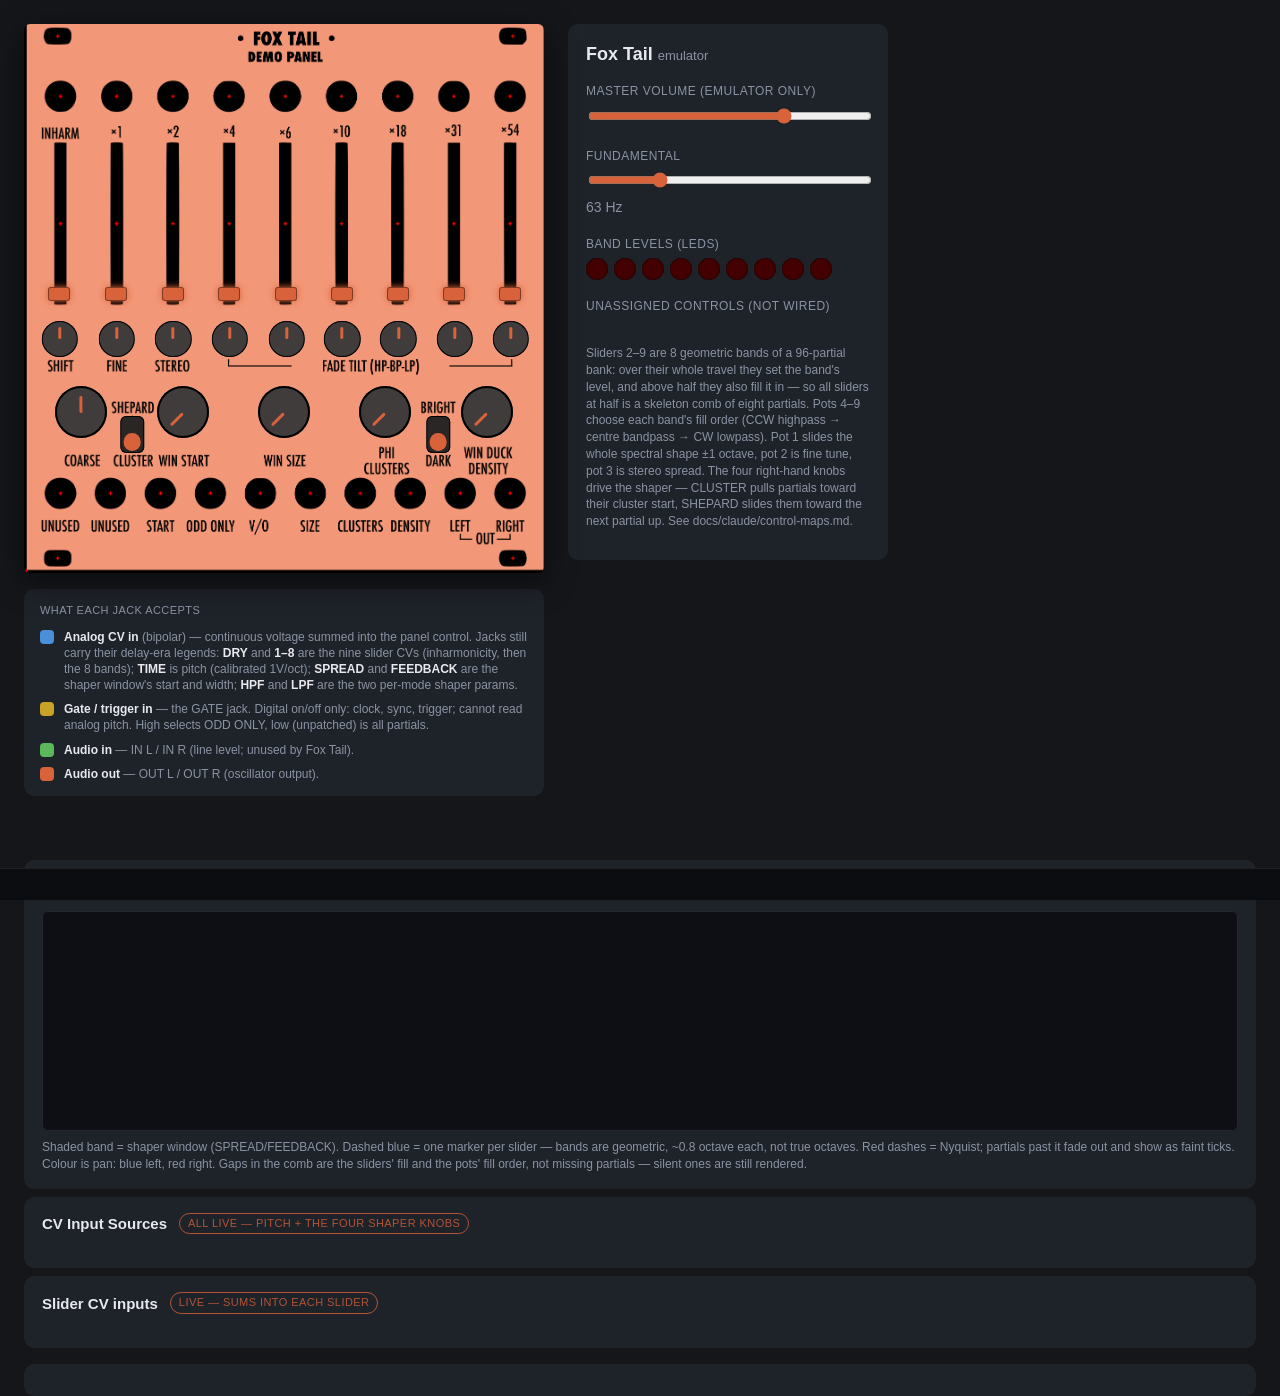
==== emulator/web/index.html @ 86668f43 "Fox Tail v0.9" ====
<!doctype html>
<html lang="en">
<head>
  <meta charset="utf-8" />
  <meta name="viewport" content="width=device-width, initial-scale=1" />
  <title>Fox Tail — emulator</title>
  <link rel="stylesheet" href="style.css" />
</head>
<body>
  <div class="app">
    <!-- The module: Fox-Tail.png panel with interactive controls overlaid.
         The PNG is cropped tight to the panel (1161 x 1226), so 0%/100% =
         panel edges. Positions are percentages of the panel, so they scale
         with it. Tweak left/top/height/width in the style below to nudge a
         control over its real panel location.
         (PNG is rendered from panel/Fox-Tail.svg — if the panel art changes,
         regenerate with:  python3 emulator/render_panel.py) -->
    <div class="module">
      <div class="panel" id="panel">

        <!-- LEVEL SLIDERS (DRY + 8): slider 1 is inharmonicity, 2..9 are the
             band gains (and, above half travel, each band's fill).
             The 9 column x-positions below are reused by the pots. -->
        <input class="vslider" type="range" min="0" max="1" step="0.001" value="0"
               data-id="amp0" data-label="Slider 1 — inharmonicity" style="left:6.4%; top:22%; height:28%;" />
        <input class="vslider" type="range" min="0" max="1" step="0.001" value="0"
               data-id="amp1" data-label="Slider 2 — band 1 gain + fill" style="left:17.3%; top:22%; height:28%;" />
        <input class="vslider" type="range" min="0" max="1" step="0.001" value="0"
               data-id="amp2" data-label="Slider 3 — band 2 gain + fill" style="left:28.2%; top:22%; height:28%;" />
        <input class="vslider" type="range" min="0" max="1" step="0.001" value="0"
               data-id="amp3" data-label="Slider 4 — band 3 gain + fill" style="left:39.1%; top:22%; height:28%;" />
        <input class="vslider" type="range" min="0" max="1" step="0.001" value="0"
               data-id="amp4" data-label="Slider 5 — band 4 gain + fill" style="left:50.0%; top:22%; height:28%;" />
        <input class="vslider" type="range" min="0" max="1" step="0.001" value="0"
               data-id="amp5" data-label="Slider 6 — band 5 gain + fill" style="left:60.7%; top:22%; height:28%;" />
        <input class="vslider" type="range" min="0" max="1" step="0.001" value="0"
               data-id="amp6" data-label="Slider 7 — band 6 gain + fill" style="left:71.5%; top:22%; height:28%;" />
        <input class="vslider" type="range" min="0" max="1" step="0.001" value="0"
               data-id="amp7" data-label="Slider 8 — band 7 gain + fill" style="left:82.4%; top:22%; height:28%;" />
        <input class="vslider" type="range" min="0" max="1" step="0.001" value="0"
               data-id="amp8" data-label="Slider 9 — band 8 gain + fill" style="left:93.1%; top:22%; height:28%;" />

        <!-- TINY POTS (the old BAL/pan row) — aligned to the slider columns
             above. 1 = spectral shift, 2 = fine tune, 3 = spread, 4..9 = each
             band's fill order. No longer pan; the spread is global now. -->
        <div class="tiny-pot" data-id="pan0" data-label="Pot 1 — spectral shift (±1 octave)"
             data-min="-1" data-max="1" data-value="0" style="left:6.9%; top:54%;"></div>
        <div class="tiny-pot" data-id="pan1" data-label="Pot 2 — fine tune (±1 semitone)"
             data-min="-1" data-max="1" data-value="0" style="left:17.8%; top:54%;"></div>
        <div class="tiny-pot" data-id="pan2" data-label="Pot 3 — stereo spread"
             data-min="-1" data-max="1" data-value="0" style="left:28.7%; top:54%;"></div>
        <div class="tiny-pot" data-id="pan3" data-label="Pot 4 — band 3 fill order (HP..LP)"
             data-min="-1" data-max="1" data-value="0" style="left:39.6%; top:54%;"></div>
        <div class="tiny-pot" data-id="pan4" data-label="Pot 5 — band 4 fill order (HP..LP)"
             data-min="-1" data-max="1" data-value="0" style="left:50.5%; top:54%;"></div>
        <div class="tiny-pot" data-id="pan5" data-label="Pot 6 — band 5 fill order (HP..LP)"
             data-min="-1" data-max="1" data-value="0" style="left:61.2%; top:54%;"></div>
        <div class="tiny-pot" data-id="pan6" data-label="Pot 7 — band 6 fill order (HP..LP)"
             data-min="-1" data-max="1" data-value="0" style="left:72.0%; top:54%;"></div>
        <div class="tiny-pot" data-id="pan7" data-label="Pot 8 — band 7 fill order (HP..LP)"
             data-min="-1" data-max="1" data-value="0" style="left:82.9%; top:54%;"></div>
        <div class="tiny-pot" data-id="pan8" data-label="Pot 9 — band 8 fill order (HP..LP)"
             data-min="-1" data-max="1" data-value="0" style="left:93.6%; top:54%;"></div>

        <!-- LARGER KNOBS. TIME is wired (fundamental); the rest are unassigned. -->
        <div class="knob" data-id="knob1" data-label="Knob 1 — pitch"
             data-min="20" data-max="200" data-log="1" data-value="63"
             style="left:11%; top:66%;"></div>
        <div class="knob" data-id="knob2" data-label="Knob 2 — window start"
             data-min="0" data-max="1" data-value="0" style="left:30.5%; top:66%;"></div>
        <div class="knob" data-id="knob3" data-label="Knob 3 — window width"
             data-min="0" data-max="1" data-value="0" style="left:50%; top:66%;"></div>
        <div class="knob" data-id="knob4" data-label="Knob 4 — cluster: partials/cluster | shepard: phi"
             data-min="0" data-max="1" data-value="0" style="left:69.5%; top:66%;"></div>
        <div class="knob" data-id="knob5" data-label="Knob 5 — cluster: density | shepard: window gain"
             data-min="0" data-max="1" data-value="0" style="left:89%; top:66%;"></div>

        <!-- SWITCHES (two-position). Positioned roughly over the panel toggles. -->
        <div class="switch" data-id="switch1"
             data-label="Switch 1 — shaper mode" data-states="CLUSTER,SHEPARD" data-value="0"
             style="left:20.85%; top:71.3%;"></div>
        <div class="switch" data-id="switch2"
             data-label="Switch 2 — spectral tilt" data-states="DARK,BRIGHT" data-value="0"
             style="left:79.7%; top:71.3%;"></div>
      </div>

      <!-- Jack-type legend, tucked into the space below the (shorter) panel. -->
      <div class="legend">
        <div class="legend-title">What each jack accepts</div>
        <div class="legend-item">
          <span class="swatch cv"></span>
          <div><b>Analog CV in</b> (bipolar) — continuous voltage summed into the
          panel control. Jacks still carry their delay-era legends: <b>DRY</b> and
          <b>1–8</b> are the nine slider CVs (inharmonicity, then the 8 bands);
          <b>TIME</b> is pitch (calibrated 1V/oct); <b>SPREAD</b> and
          <b>FEEDBACK</b> are the shaper window's start and width; <b>HPF</b> and
          <b>LPF</b> are the two per-mode shaper params.</div>
        </div>
        <div class="legend-item">
          <span class="swatch gate"></span>
          <div><b>Gate / trigger in</b> — the GATE jack. Digital on/off only:
          clock, sync, trigger; cannot read analog pitch. High selects ODD ONLY,
          low (unpatched) is all partials.</div>
        </div>
        <div class="legend-item">
          <span class="swatch audio"></span>
          <div><b>Audio in</b> — IN L / IN R (line level; unused by Fox Tail).</div>
        </div>
        <div class="legend-item">
          <span class="swatch out"></span>
          <div><b>Audio out</b> — OUT L / OUT R (oscillator output).</div>
        </div>
      </div>
    </div>

    <!-- Host-only controls (not on the hardware): styled separately. -->
    <aside class="host">
      <h1>Fox Tail <span>emulator</span></h1>

      <section class="strip">
        <label>Master volume (emulator only)</label>
        <input class="hslider" type="range" min="0" max="1" step="0.001" value="0.7"
               data-id="master" data-label="Master volume" />
      </section>

      <section class="strip">
        <label>Fundamental</label>
        <input class="hslider" type="range" min="20" max="200" step="1" value="63"
               data-id="knob1" data-label="Knob 1 — pitch" data-mirror="1" />
        <div class="readout"><span id="freq-readout">63</span> Hz</div>
      </section>

      <section class="strip">
        <label>Band levels (LEDs)</label>
        <div class="ledrow"><div class="led"><i id="led0"></i></div><div class="led"><i id="led1"></i></div><div class="led"><i id="led2"></i></div><div class="led"><i id="led3"></i></div><div class="led"><i id="led4"></i></div><div class="led"><i id="led5"></i></div><div class="led"><i id="led6"></i></div><div class="led"><i id="led7"></i></div><div class="led"><i id="led8"></i></div></div>
      </section>

      <section class="strip">
        <label>Unassigned controls (not wired)</label>
        <div id="unassigned" class="unassigned"></div>
      </section>

      <p class="hint">Sliders 2–9 are 8 geometric bands of a 96-partial bank: over
      their whole travel they set the band's level, and above half they also fill
      it in — so all sliders at half is a skeleton comb of eight partials. Pots 4–9
      choose each band's fill order (CCW highpass → centre bandpass → CW lowpass).
      Pot 1 slides the whole spectral shape ±1 octave, pot 2 is fine tune, pot 3 is
      stereo spread. The four right-hand knobs drive the shaper — CLUSTER pulls
      partials toward their cluster start, SHEPARD slides them toward the next
      partial up. See docs/claude/control-maps.md.</p>
    </aside>
  </div>

  <!-- Partial viewer — drawn from /partials, i.e. the engine's own per-partial
       state. X = frequency (log), Y = amplitude (dB), colour = pan. -->
  <section class="inputs" id="partials-panel">
    <div class="inputs-head">
      <h2>Partials</h2>
      <span class="badge" id="partial-count">—</span>
    </div>
    <canvas id="partials-canvas"></canvas>
    <div class="hint">Shaded band = shaper window (SPREAD/FEEDBACK). Dashed blue =
      one marker per slider — bands are geometric, ~0.8 octave each, not true octaves.
      Red dashes = Nyquist; partials past it fade out and show as faint ticks.
      Colour is pan: blue left, red right. Gaps in the comb are the sliders' fill
      and the pots' fill order, not missing partials — silent ones are still rendered.</div>
  </section>

  <!-- ===================================================================
       CV INPUT SOURCES — one card per param CV jack (+ GATE), generated by
       labels.js. All five are live: pitch (V/OCT) plus the four shaper knobs,
       each summing into its knob and clamped. GATE is still a placeholder.
       =================================================================== -->
  <section class="inputs">
    <div class="inputs-head">
      <h2>CV Input Sources</h2>
      <span class="badge">all live — pitch + the four shaper knobs</span>
    </div>
    <div class="incard-row" id="cv-cards"></div>
  </section>

  <!-- Slider CV inputs — one per slider (1–9). Live: each source (osc/env)
       sums into its slider value (clamped). Titles track the slider labels. -->
  <section class="inputs" id="slider-cv-panel">
    <div class="inputs-head">
      <h2>Slider CV inputs</h2>
      <span class="badge">live — sums into each slider</span>
    </div>
    <div class="incard-row" id="slider-cv-cards"></div>
  </section>

  <!-- Panel label editor — populated by labels.js from controls.json + the SVG.
       Editing a field + Enter renames that label in the SVG and re-renders. -->
  <section class="labels" id="labels-editor"></section>

  <!-- Hover status bar -->
  <footer class="statusbar" id="statusbar">&nbsp;</footer>

  <!-- Load order: app.js (core + helpers + FT), sources.js (CV cards, sets
       FT.sources), labels.js (model + editor, orchestrates init). -->
  <script src="app.js"></script>
  <script src="sources.js"></script>
  <script src="labels.js"></script>
  <script src="partials.js"></script>
</body>
</html>
---- emulator/web/style.css ----
:root {
  --bg: #14161a;
  --fg: #e7e9ee;
  --muted: #8b93a3;
  --accent: #d8623a; /* Tap-O-Matic red-ish */
  --strip: #1e2229;
}

* { box-sizing: border-box; }

html, body {
  margin: 0;
  height: 100%;
  background: var(--bg);
  color: var(--fg);
  font: 14px/1.4 -apple-system, BlinkMacSystemFont, "Segoe UI", sans-serif;
}

.app {
  display: flex;
  gap: 24px;
  padding: 24px;
  padding-bottom: 56px; /* room for status bar */
  align-items: flex-start;
}

/* ---- The module (panel photo + overlaid controls) ---- */
.module { flex: 0 0 auto; }

.panel {
  position: relative;
  width: min(520px, 46vw);
  aspect-ratio: 1161 / 1226; /* Fox-Tail.png, cropped tight to the panel */
  background: url("Fox-Tail.png") center / contain no-repeat;
  border-radius: 6px;
  box-shadow: 0 8px 30px rgba(0, 0, 0, 0.5);
}

/* Controls positioned over the panel. left/top set inline per control. */
.panel .vslider,
.panel .knob, .panel .tiny-pot, .panel .switch { position: absolute; transform: translate(-50%, 0); }

/* Vertical slider drawn over a real panel slider. */
.vslider {
  -webkit-appearance: none;
  appearance: none;
  width: 10px;               /* thickness; rotated so this is the visual width */
  writing-mode: vertical-lr;
  direction: rtl;            /* up = max */
  background: transparent;
  cursor: pointer;
}
.vslider::-webkit-slider-thumb {
  -webkit-appearance: none;
  width: 22px; height: 14px;
  border-radius: 3px;
  background: var(--accent);
  border: 1px solid #00000066;
  box-shadow: 0 0 6px var(--accent);
}

/* Knob overlay: a draggable disc (drag up/down). */
.knob {
  width: 10%;
  aspect-ratio: 1;
  border-radius: 50%;
  cursor: ns-resize;
  background-color: #403c3c;
  /* subtle ring so you can see where it is; the photo shows the real knob */
  box-shadow: inset 0 0 0 2px #000000ff, 0 0 0 2px #00000000;
}
.knob::after { /* pointer indicator */
  content: "";
  position: absolute;
  left: 50%; top: 18%;
  width: 3px; height: 33%;
  background: var(--accent);
  transform-origin: bottom center;
  transform: translateX(-50%) rotate(var(--angle, 0deg));
  border-radius: 2px;
}

/* Tiny pot overlay: a draggable disc (drag up/down). */
.tiny-pot {
  width: 7%;
  aspect-ratio: 1;
  border-radius: 50%;
  cursor: ns-resize;
  background-color: #403c3c;
  /* subtle ring so you can see where it is; the photo shows the real knob */
  box-shadow: inset 0 0 0 1px #000000ff, 0 0 0 1px #00000000;
}
.tiny-pot::after { /* pointer indicator */
  content: "";
  position: absolute;
  left: 50%; top: 18%;
  width: 3px; height: 33%;
  background: var(--accent);
  transform-origin: bottom center;
  transform: translateX(-50%) rotate(var(--angle, 0deg));
  border-radius: 2px;
}

/* Two-position switch overlay (click to toggle). */
.switch {
  width: 4.5%;
  aspect-ratio: 1 / 1.6;
  border-radius: 6px;
  background: #2a2626;
  box-shadow: inset 0 0 0 1px #000;
  cursor: pointer;
}
.switch::after { /* the moving nub */
  content: "";
  position: absolute;
  left: 50%;
  width: 74%; aspect-ratio: 1;
  border-radius: 50%;
  background: var(--accent);
  transform: translateX(-50%);
  top: calc(6% + var(--pos, 0) * 42%);   /* 0 -> up, 1 -> down */
  transition: top 0.08s ease;
}

/* ---- Jack-type legend (below the module) ---- */
.legend {
  width: min(520px, 46vw);      /* match the panel width */
  margin-top: 16px;
  padding: 14px 16px;
  background: var(--strip);
  border-radius: 10px;
  font-size: 12px;
}
.legend-title {
  margin-bottom: 10px;
  color: var(--muted); font-size: 11px;
  text-transform: uppercase; letter-spacing: .04em;
}
.legend-item { display: flex; gap: 10px; margin-bottom: 8px; line-height: 1.35; }
.legend-item:last-child { margin-bottom: 0; }
.legend-item > div { color: var(--muted); }
.legend-item b { color: var(--fg); font-weight: 600; }
.swatch { flex: 0 0 auto; width: 14px; height: 14px; border-radius: 4px; margin-top: 1px; }
.swatch.cv { background: #4a90d9; }
.swatch.gate { background: #c9a227; }
.swatch.audio { background: #5cb85c; }
.swatch.out { background: var(--accent); }

/* ---- Host strip ---- */
.host {
  flex: 1 1 auto;
  max-width: 320px;
  background: var(--strip);
  border-radius: 10px;
  padding: 18px;
}
.host h1 { margin: 0 0 16px; font-size: 18px; }
.host h1 span { color: var(--muted); font-weight: 400; font-size: 13px; }

.strip { margin-bottom: 18px; }
.strip label {
  display: block; margin-bottom: 6px;
  color: var(--muted); font-size: 12px; text-transform: uppercase; letter-spacing: .04em;
}
.hslider { width: 100%; accent-color: var(--accent); cursor: pointer; }
.readout { margin-top: 4px; color: var(--muted); font-variant-numeric: tabular-nums; }

.led { width: 22px; height: 22px; }
.led i {
  display: block; width: 100%; height: 100%; border-radius: 50%;
  background: #400; box-shadow: 0 0 2px #000 inset;
}

.hint { color: var(--muted); font-size: 12px; margin-top: 24px; }

/* Unassigned controls: auto-generated label + live value rows. */
.unassigned { display: flex; flex-direction: column; gap: 3px; }
.uctl {
  display: flex; justify-content: space-between; gap: 8px;
  padding: 3px 8px; border-radius: 5px; background: #00000030;
  font-size: 12px;
}
.uctl-label { color: var(--muted); }
.uctl-val { color: var(--fg); font-variant-numeric: tabular-nums; }

/* ---- CV input sources panel (design preview) ---- */
.inputs {
  margin: 8px 24px 0;
  padding: 16px 18px;
  background: var(--strip);
  border-radius: 10px;
}
.inputs-head { display: flex; align-items: center; gap: 12px; margin-bottom: 14px; }
.inputs-head h2 { margin: 0; font-size: 15px; }
.badge {
  font-size: 11px; text-transform: uppercase; letter-spacing: .04em;
  color: var(--accent); border: 1px solid var(--accent); opacity: .8;
  border-radius: 999px; padding: 2px 8px;
}
.inputs .incard-row { display: flex; gap: 14px; overflow-x: auto; padding-bottom: 4px; }
.incard {
  flex: 0 0 220px;
  background: #00000030;
  border: 1px solid #ffffff10;
  border-radius: 8px;
  padding: 12px;
}
.incard.is-empty { opacity: .6; }
.incard-top { display: flex; justify-content: space-between; margin-bottom: 10px; }
.incard-title { font-weight: 600; }
.incard-target { color: var(--muted); font-size: 12px; }
.incard .ctl { display: flex; align-items: center; gap: 8px; margin-bottom: 8px; }
.incard .ctl label { width: 62px; color: var(--muted); font-size: 12px; flex: 0 0 auto; }
.incard .ctl input[type="range"] { flex: 1 1 auto; accent-color: var(--accent); }
.incard .ctl .val {
  width: 48px; text-align: right; color: var(--muted);
  font-size: 11px; font-variant-numeric: tabular-nums;
}
.incard .src { margin-top: 10px; padding-top: 10px; border-top: 1px solid #ffffff10; }
.incard .src-empty { color: var(--muted); font-size: 12px; font-style: italic; padding: 6px 0; }
.seg { display: flex; gap: 4px; }
.seg button {
  flex: 1 1 auto; font: inherit; font-size: 12px; padding: 3px 6px;
  color: var(--muted); background: #00000040; border: 1px solid #ffffff14;
  border-radius: 5px; cursor: pointer;
}
.seg button.on { color: #fff; background: var(--accent); border-color: transparent; }
.trig {
  width: 100%; margin-top: 6px; font: inherit; font-size: 12px; padding: 5px;
  color: var(--fg); background: #00000040; border: 1px solid var(--accent);
  border-radius: 5px; cursor: pointer;
}
.trig:active { background: var(--accent); }
.incard .ctl input.cycle-box {
  flex: 0 0 auto; width: auto; margin-right: auto;
  accent-color: var(--accent); cursor: pointer;
}

/* ---- Panel label editor ---- */
.labels {
  margin: 16px 24px 48px;
  padding: 16px 18px;
  background: var(--strip);
  border-radius: 10px;
}
.lbl-grid { display: flex; flex-wrap: wrap; gap: 28px; }
.lbl-group { min-width: 170px; }
.lbl-group-title {
  display: block; margin-bottom: 8px;
  color: var(--muted); font-size: 11px; text-transform: uppercase; letter-spacing: .04em;
}
.lbl-row { display: flex; align-items: center; gap: 8px; margin-bottom: 6px; }
.lbl-row.lbl-head .lbl-col { width: 96px; color: var(--muted); font-size: 11px; }
.lbl-key { width: 66px; flex: 0 0 auto; color: var(--muted); font-size: 12px; }
.lbl-input {
  width: 96px; font: inherit; font-size: 12px; padding: 3px 6px;
  color: var(--fg); background: #00000040;
  border: 1px solid #ffffff20; border-radius: 5px;
}
.lbl-input:focus { outline: none; border-color: var(--accent); }
.lbl-na { width: 96px; text-align: center; color: var(--muted); }

/* ---- Status bar ---- */
.statusbar {
  position: fixed;
  left: 0; right: 0; bottom: 0;
  height: 32px;
  display: flex; align-items: center;
  padding: 0 16px;
  background: #0c0d10;
  border-top: 1px solid #ffffff14;
  color: var(--muted);
  font-variant-numeric: tabular-nums;
}

/* Row of per-band LEDs (one per octave band / slider). */
.ledrow { display: flex; gap: 6px; align-items: center; }

/* Partial viewer canvas. */
#partials-canvas {
  width: 100%;
  height: 220px;
  display: block;
  background: #0d0f14;
  border: 1px solid #222733;
  border-radius: 6px;
}
#partials-panel .hint { margin-top: 8px; }
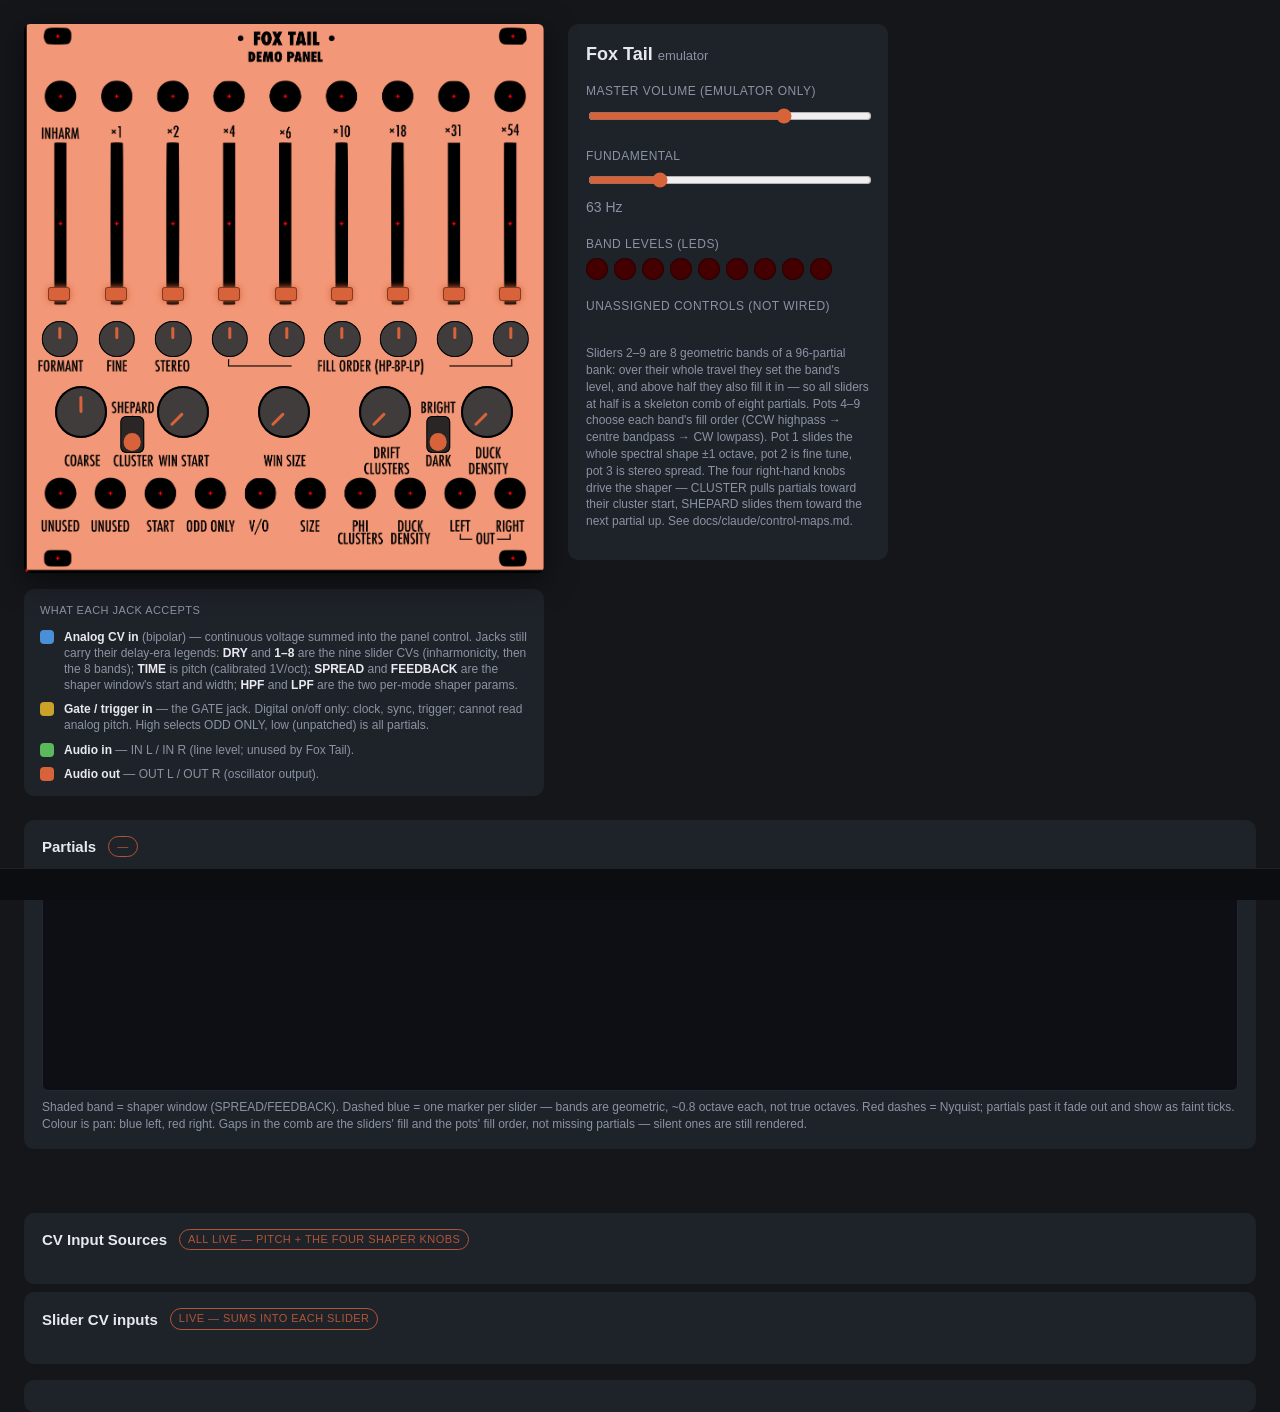
==== commit fdd14ee7: "chore (fox tail): manual edits + renamed controls + minor emulator improvements + added a release sc" ====
--- a/emulator/web/index.html
+++ b/emulator/web/index.html
@@ -41,9 +41,9 @@
                data-id="amp8" data-label="Slider 9 — band 8 gain + fill" style="left:93.1%; top:22%; height:28%;" />
 
         <!-- TINY POTS (the old BAL/pan row) — aligned to the slider columns
-             above. 1 = spectral shift, 2 = fine tune, 3 = spread, 4..9 = each
+             above. 1 = formant, 2 = fine tune, 3 = spread, 4..9 = each
              band's fill order. No longer pan; the spread is global now. -->
-        <div class="tiny-pot" data-id="pan0" data-label="Pot 1 — spectral shift (±1 octave)"
+        <div class="tiny-pot" data-id="pan0" data-label="Pot 1 — formant (±1 octave)"
              data-min="-1" data-max="1" data-value="0" style="left:6.9%; top:54%;"></div>
         <div class="tiny-pot" data-id="pan1" data-label="Pot 2 — fine tune (±1 semitone)"
              data-min="-1" data-max="1" data-value="0" style="left:17.8%; top:54%;"></div>
@@ -70,9 +70,9 @@
              data-min="0" data-max="1" data-value="0" style="left:30.5%; top:66%;"></div>
         <div class="knob" data-id="knob3" data-label="Knob 3 — window width"
              data-min="0" data-max="1" data-value="0" style="left:50%; top:66%;"></div>
-        <div class="knob" data-id="knob4" data-label="Knob 4 — cluster: partials/cluster | shepard: phi"
+        <div class="knob" data-id="knob4" data-label="Knob 4 — cluster: # of clusters | shepard: drift"
              data-min="0" data-max="1" data-value="0" style="left:69.5%; top:66%;"></div>
-        <div class="knob" data-id="knob5" data-label="Knob 5 — cluster: density | shepard: window gain"
+        <div class="knob" data-id="knob5" data-label="Knob 5 — cluster: density | shepard: duck"
              data-min="0" data-max="1" data-value="0" style="left:89%; top:66%;"></div>
 
         <!-- SWITCHES (two-position). Positioned roughly over the panel toggles. -->
@@ -149,22 +149,24 @@
       partials toward their cluster start, SHEPARD slides them toward the next
       partial up. See docs/claude/control-maps.md.</p>
     </aside>
+
+    <!-- Partial viewer — drawn from /partials, i.e. the engine's own per-partial
+         state. X = frequency (log), Y = amplitude (dB), colour = pan.
+         Third item in the .app row: wraps below the module normally, sits beside
+         it and matches its height once the window is wide enough. -->
+    <section class="inputs" id="partials-panel">
+      <div class="inputs-head">
+        <h2>Partials</h2>
+        <span class="badge" id="partial-count">—</span>
+      </div>
+      <canvas id="partials-canvas"></canvas>
+      <div class="hint">Shaded band = shaper window (SPREAD/FEEDBACK). Dashed blue =
+        one marker per slider — bands are geometric, ~0.8 octave each, not true octaves.
+        Red dashes = Nyquist; partials past it fade out and show as faint ticks.
+        Colour is pan: blue left, red right. Gaps in the comb are the sliders' fill
+        and the pots' fill order, not missing partials — silent ones are still rendered.</div>
+    </section>
   </div>
-
-  <!-- Partial viewer — drawn from /partials, i.e. the engine's own per-partial
-       state. X = frequency (log), Y = amplitude (dB), colour = pan. -->
-  <section class="inputs" id="partials-panel">
-    <div class="inputs-head">
-      <h2>Partials</h2>
-      <span class="badge" id="partial-count">—</span>
-    </div>
-    <canvas id="partials-canvas"></canvas>
-    <div class="hint">Shaded band = shaper window (SPREAD/FEEDBACK). Dashed blue =
-      one marker per slider — bands are geometric, ~0.8 octave each, not true octaves.
-      Red dashes = Nyquist; partials past it fade out and show as faint ticks.
-      Colour is pan: blue left, red right. Gaps in the comb are the sliders' fill
-      and the pots' fill order, not missing partials — silent ones are still rendered.</div>
-  </section>
 
   <!-- ===================================================================
        CV INPUT SOURCES — one card per param CV jack (+ GATE), generated by
--- a/emulator/web/style.css
+++ b/emulator/web/style.css
@@ -18,6 +18,7 @@
 
 .app {
   display: flex;
+  flex-wrap: wrap; /* the partial viewer drops to its own row when narrow */
   gap: 24px;
   padding: 24px;
   padding-bottom: 56px; /* room for status bar */
@@ -276,7 +277,9 @@
 /* Row of per-band LEDs (one per octave band / slider). */
 .ledrow { display: flex; gap: 6px; align-items: center; }
 
-/* Partial viewer canvas. */
+/* Partial viewer. Own full-width row under the module; .inputs' side margins
+   would double the .app padding, so drop them. */
+#partials-panel { flex: 1 1 100%; margin: 0; }
 #partials-canvas {
   width: 100%;
   height: 220px;
@@ -286,3 +289,15 @@
   border-radius: 6px;
 }
 #partials-panel .hint { margin-top: 8px; }
+
+/* Wide enough for a third column: the viewer moves beside the module and the
+   canvas grows to fill the module's height. */
+@media (min-width: 1500px) {
+  #partials-panel {
+    flex: 1 1 0;
+    align-self: stretch;
+    display: flex;
+    flex-direction: column;
+  }
+  #partials-canvas { flex: 1 1 0; height: auto; min-height: 220px; }
+}
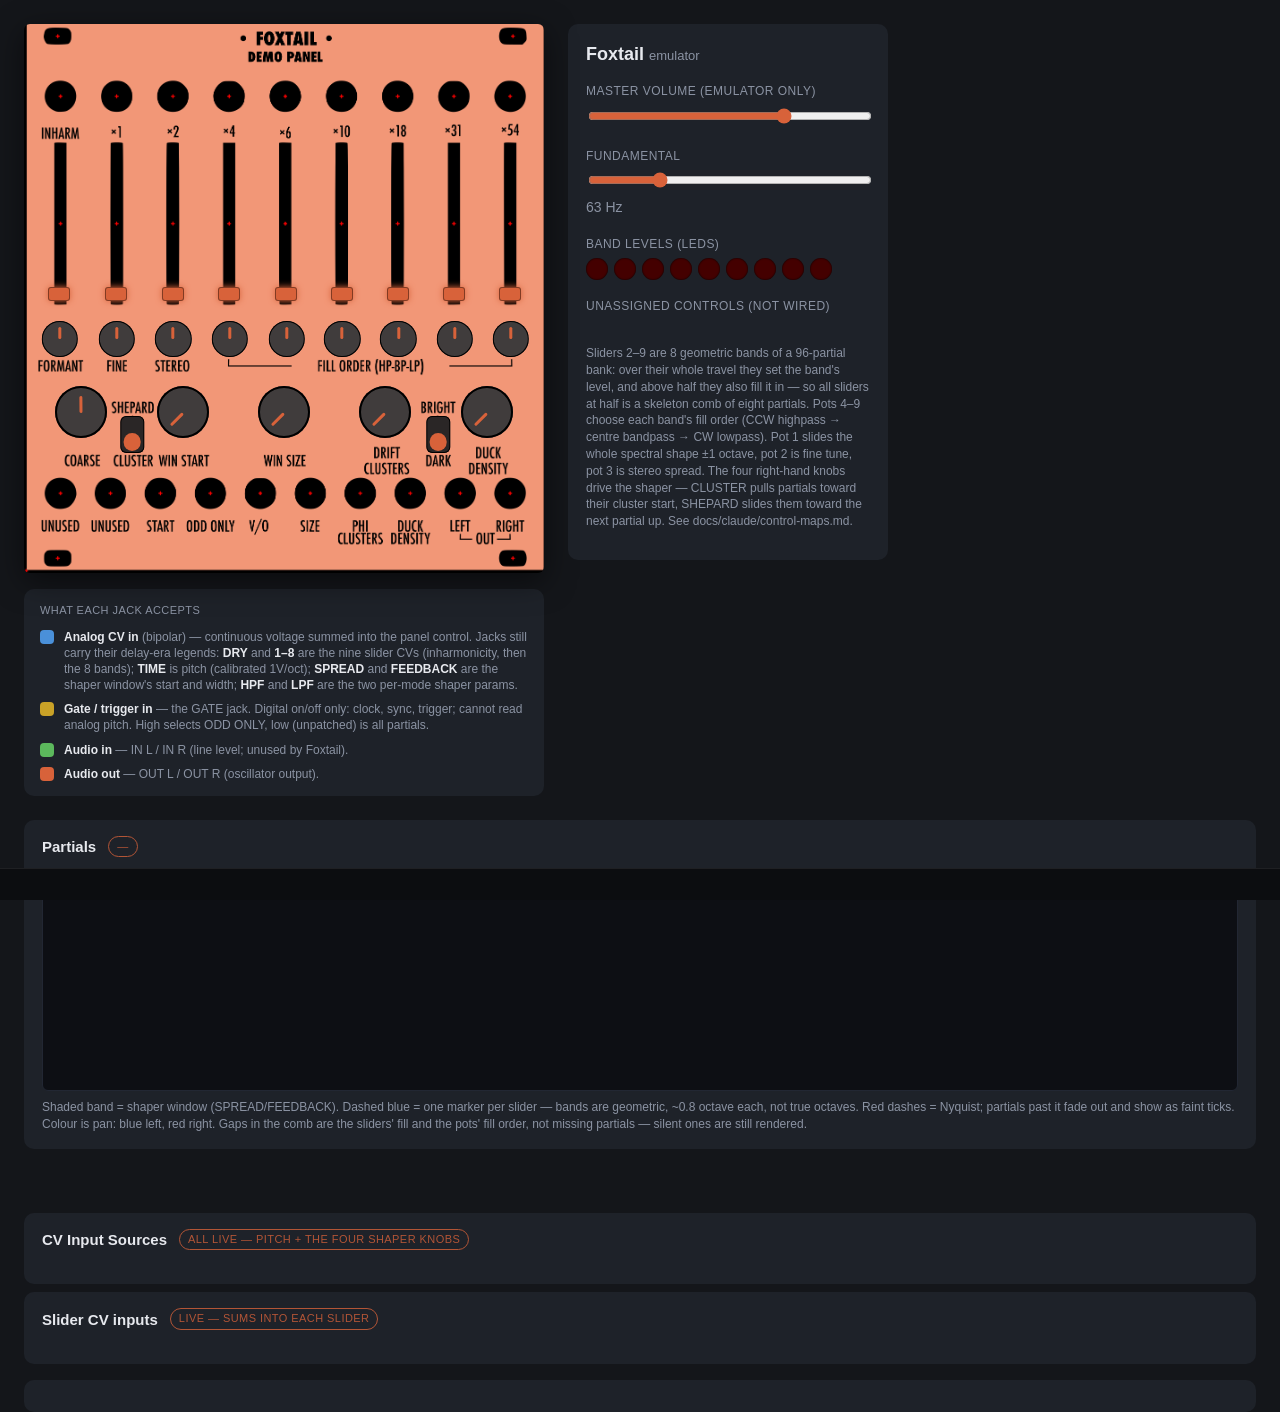
==== commit 607b4976: "Fox Tail -> Foxtail, because plants" ====
--- a/emulator/web/index.html
+++ b/emulator/web/index.html
@@ -3,17 +3,17 @@
 <head>
   <meta charset="utf-8" />
   <meta name="viewport" content="width=device-width, initial-scale=1" />
-  <title>Fox Tail — emulator</title>
+  <title>Foxtail — emulator</title>
   <link rel="stylesheet" href="style.css" />
 </head>
 <body>
   <div class="app">
-    <!-- The module: Fox-Tail.png panel with interactive controls overlaid.
+    <!-- The module: Foxtail.png panel with interactive controls overlaid.
          The PNG is cropped tight to the panel (1161 x 1226), so 0%/100% =
          panel edges. Positions are percentages of the panel, so they scale
          with it. Tweak left/top/height/width in the style below to nudge a
          control over its real panel location.
-         (PNG is rendered from panel/Fox-Tail.svg — if the panel art changes,
+         (PNG is rendered from panel/Foxtail.svg — if the panel art changes,
          regenerate with:  python3 emulator/render_panel.py) -->
     <div class="module">
       <div class="panel" id="panel">
@@ -104,7 +104,7 @@
         </div>
         <div class="legend-item">
           <span class="swatch audio"></span>
-          <div><b>Audio in</b> — IN L / IN R (line level; unused by Fox Tail).</div>
+          <div><b>Audio in</b> — IN L / IN R (line level; unused by Foxtail).</div>
         </div>
         <div class="legend-item">
           <span class="swatch out"></span>
@@ -115,7 +115,7 @@
 
     <!-- Host-only controls (not on the hardware): styled separately. -->
     <aside class="host">
-      <h1>Fox Tail <span>emulator</span></h1>
+      <h1>Foxtail <span>emulator</span></h1>
 
       <section class="strip">
         <label>Master volume (emulator only)</label>
--- a/emulator/web/style.css
+++ b/emulator/web/style.css
@@ -31,8 +31,8 @@
 .panel {
   position: relative;
   width: min(520px, 46vw);
-  aspect-ratio: 1161 / 1226; /* Fox-Tail.png, cropped tight to the panel */
-  background: url("Fox-Tail.png") center / contain no-repeat;
+  aspect-ratio: 1161 / 1226; /* Foxtail.png, cropped tight to the panel */
+  background: url("Foxtail.png") center / contain no-repeat;
   border-radius: 6px;
   box-shadow: 0 8px 30px rgba(0, 0, 0, 0.5);
 }
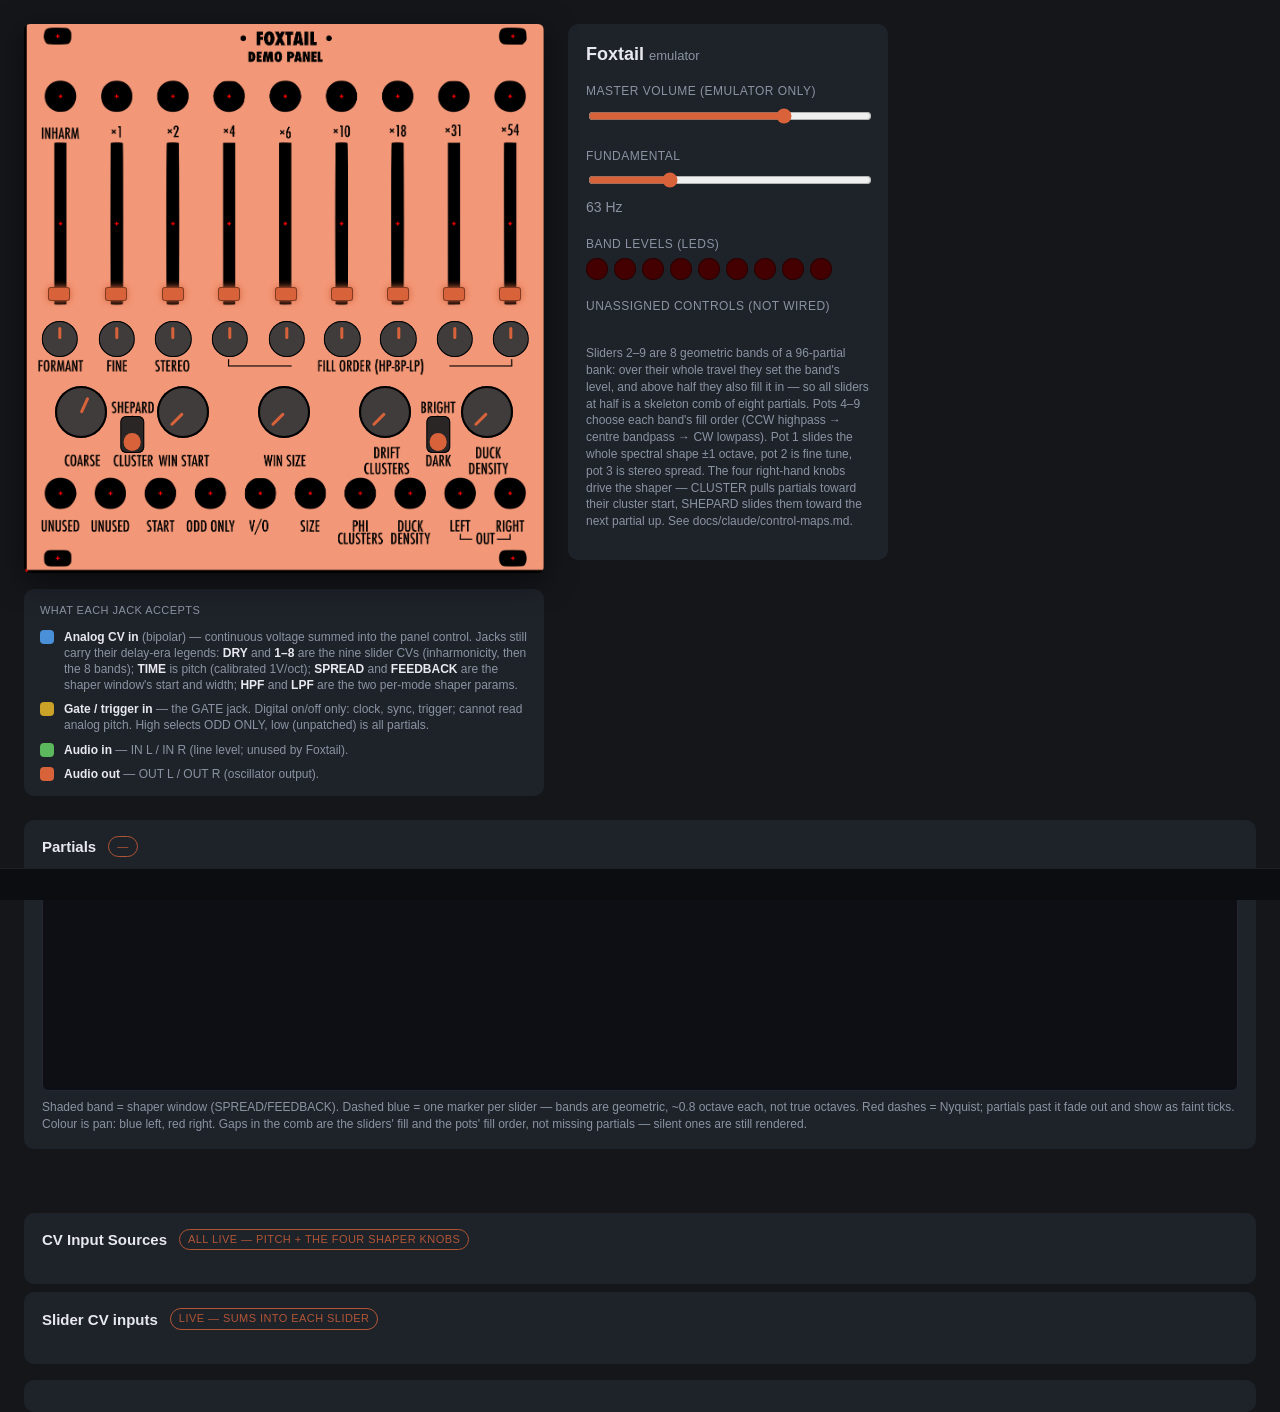
==== commit 642dd4ed: "feat(foxtail): v0.91, COARSE now spans from G-1 to G3 for tuning reference. more manual edits" ====
--- a/emulator/web/index.html
+++ b/emulator/web/index.html
@@ -64,7 +64,7 @@
 
         <!-- LARGER KNOBS. TIME is wired (fundamental); the rest are unassigned. -->
         <div class="knob" data-id="knob1" data-label="Knob 1 — pitch"
-             data-min="20" data-max="200" data-log="1" data-value="63"
+             data-min="12.2499" data-max="196" data-log="1" data-value="63"
              style="left:11%; top:66%;"></div>
         <div class="knob" data-id="knob2" data-label="Knob 2 — window start"
              data-min="0" data-max="1" data-value="0" style="left:30.5%; top:66%;"></div>
@@ -125,7 +125,7 @@
 
       <section class="strip">
         <label>Fundamental</label>
-        <input class="hslider" type="range" min="20" max="200" step="1" value="63"
+        <input class="hslider" type="range" min="12.2499" max="196" step="0.01" value="63"
                data-id="knob1" data-label="Knob 1 — pitch" data-mirror="1" />
         <div class="readout"><span id="freq-readout">63</span> Hz</div>
       </section>
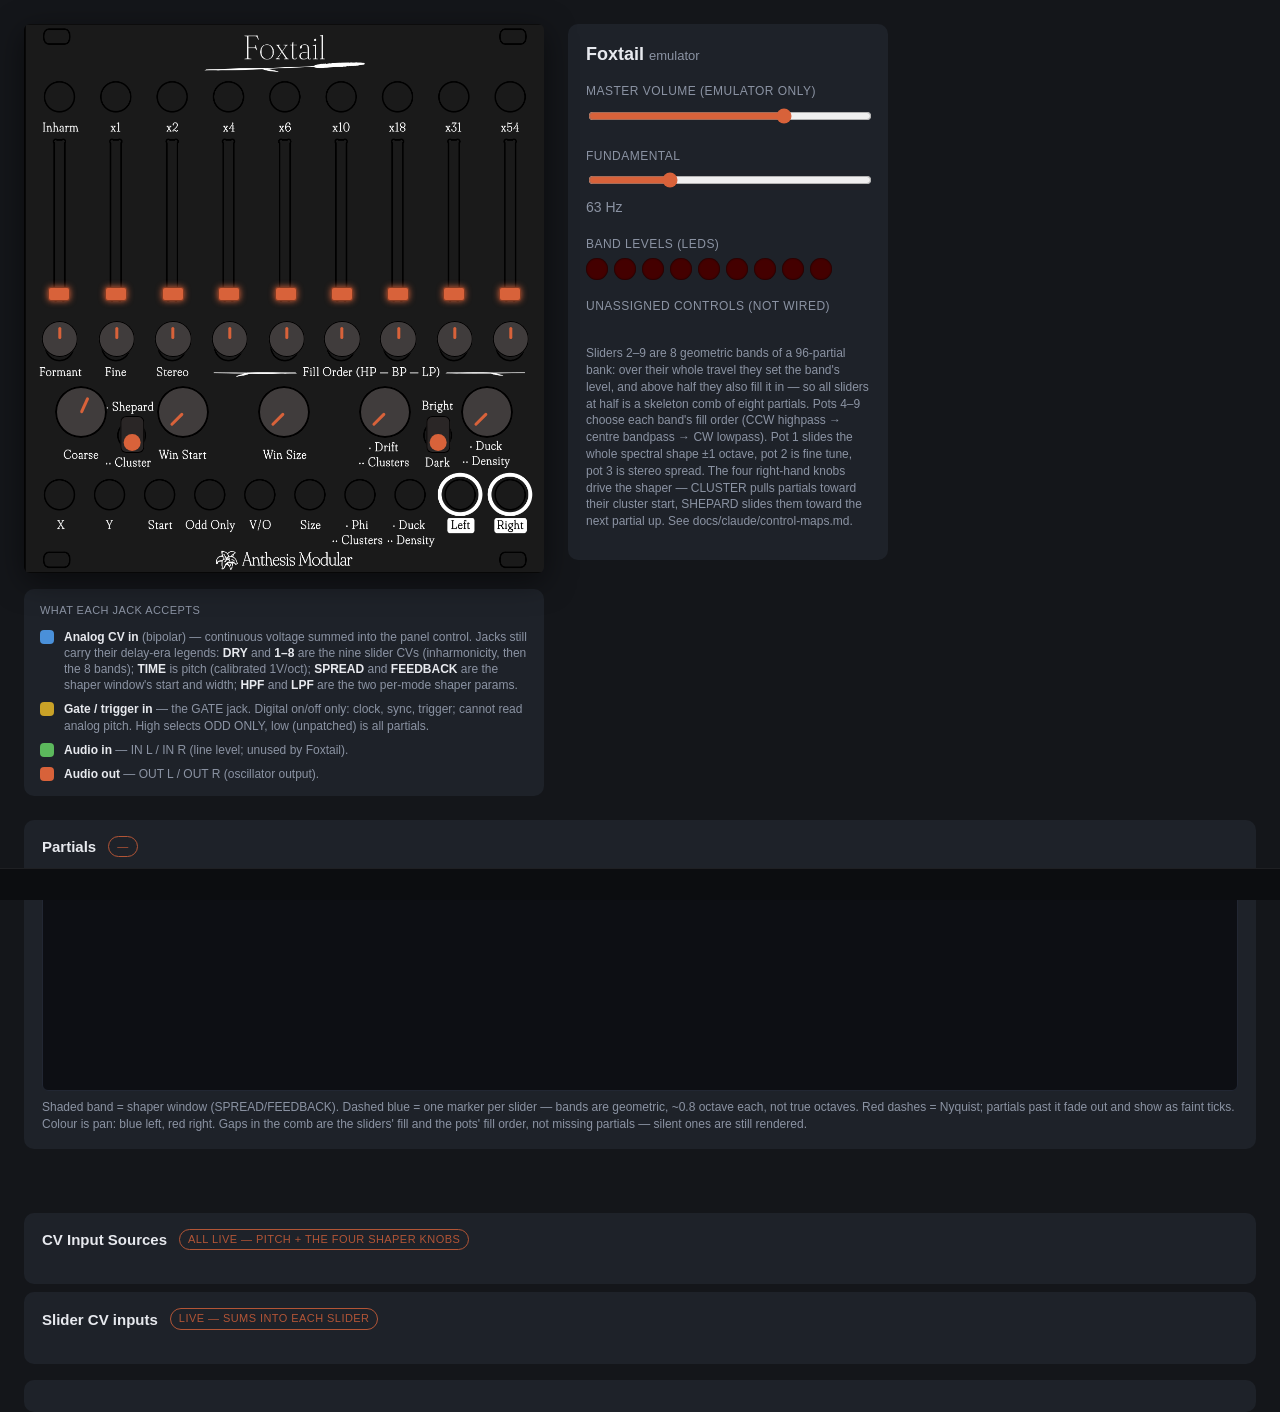
==== commit 61298f7a: "emulator + manual + panel" ====
--- a/emulator/web/index.html
+++ b/emulator/web/index.html
@@ -13,7 +13,7 @@
          panel edges. Positions are percentages of the panel, so they scale
          with it. Tweak left/top/height/width in the style below to nudge a
          control over its real panel location.
-         (PNG is rendered from panel/Foxtail.svg — if the panel art changes,
+         (PNG is rendered from panel/foxtail/foxtail_panel_v1.1.1.svg — if the panel art changes,
          regenerate with:  python3 emulator/render_panel.py) -->
     <div class="module">
       <div class="panel" id="panel">
--- a/emulator/web/style.css
+++ b/emulator/web/style.css
@@ -31,7 +31,7 @@
 .panel {
   position: relative;
   width: min(520px, 46vw);
-  aspect-ratio: 1161 / 1226; /* Foxtail.png, cropped tight to the panel */
+  aspect-ratio: 1995 / 2107; /* Foxtail.png, cropped tight to the panel */
   background: url("Foxtail.png") center / contain no-repeat;
   border-radius: 6px;
   box-shadow: 0 8px 30px rgba(0, 0, 0, 0.5);
